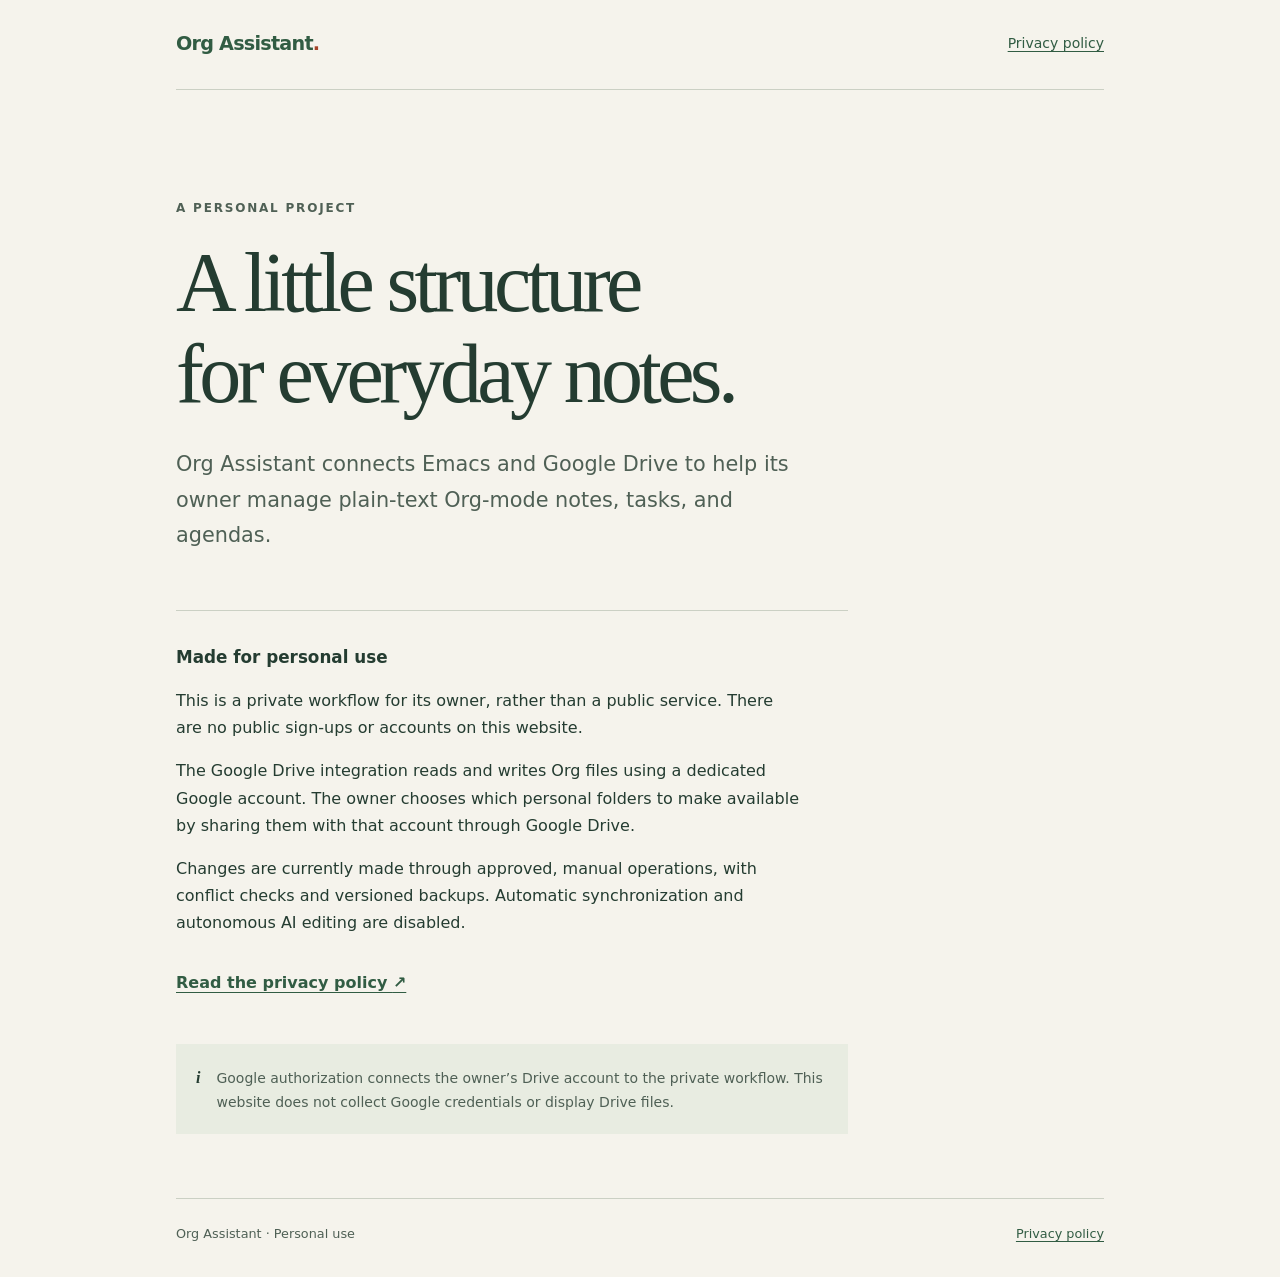
==== index.html @ f22def4e "Add index.html for personal Org Assistant website" ====
<!doctype html>
<html lang="en">
<head>
  <meta charset="utf-8">
  <meta name="viewport" content="width=device-width, initial-scale=1">
  <meta name="description" content="Org Assistant is a personal project for managing Org-mode notes and tasks with Emacs and Google Drive.">
  <title>Org Assistant — a personal project</title>
  <link rel="stylesheet" href="style.css">
</head>
<body>
  <a class="skip" href="#main">Skip to content</a>
  <header class="site-header">
    <a class="wordmark" href="./" aria-current="page">Org Assistant<span aria-hidden="true">.</span></a>
    <nav aria-label="Main navigation"><a href="privacy.html">Privacy policy</a></nav>
  </header>
  <main id="main">
    <p class="eyebrow">A personal project</p>
    <h1>A little structure<br>for everyday notes.</h1>
    <p class="intro">Org Assistant connects Emacs and Google Drive to help its owner
      manage plain-text Org-mode notes, tasks, and agendas.</p>
    <section class="details" aria-labelledby="about">
      <h2 id="about">Made for personal use</h2>
      <p>This is a private workflow for its owner, rather than a public service.
        There are no public sign-ups or accounts on this website.</p>
      <p>The Google Drive integration reads and writes Org files using a dedicated
        Google account. The owner chooses which personal folders to make available
        by sharing them with that account through Google Drive.</p>
      <p>Changes are currently made through approved, manual operations, with
        conflict checks and versioned backups. Automatic synchronization and
        autonomous AI editing are disabled.</p>
      <a class="text-link" href="privacy.html">Read the privacy policy <span aria-hidden="true">↗</span></a>
    </section>
    <aside class="note" aria-label="Authorization information">
      <span class="note-mark" aria-hidden="true">i</span>
      <p>Google authorization connects the owner’s Drive account to the private
        workflow. This website does not collect Google credentials or display
        Drive files.</p>
    </aside>
  </main>
  <footer>
    <p>Org Assistant · Personal use</p>
    <a href="privacy.html">Privacy policy</a>
  </footer>
</body>
</html>
---- style.css ----
:root {
  color-scheme: light;
  --paper: #f5f3ec;
  --ink: #243c31;
  --muted: #4f6055;
  --line: #cbd0c4;
  --accent: #315c43;
}
* { box-sizing: border-box; }
body {
  margin: 0;
  background: var(--paper);
  color: var(--ink);
  font-family: system-ui, -apple-system, BlinkMacSystemFont, "Segoe UI", sans-serif;
  font-size: 1rem;
  line-height: 1.7;
}
a { color: var(--accent); text-underline-offset: .22em; }
a:hover { text-decoration-thickness: 2px; }
a:focus-visible { outline: 3px solid var(--accent); outline-offset: 5px; }
.skip { position: absolute; top: -6rem; left: 1rem; background: white; padding: .5rem; }
.skip:focus { top: 1rem; }
.site-header, main, footer { width: min(100% - 3rem, 58rem); margin-inline: auto; }
.site-header {
  padding-block: 1.75rem;
  display: flex;
  align-items: center;
  justify-content: space-between;
  gap: 1rem;
  border-bottom: 1px solid var(--line);
}
.wordmark { font-weight: 700; letter-spacing: -.04em; font-size: 1.2rem; text-decoration: none; }
.wordmark span { color: #a44328; }
nav { font-size: .875rem; }
main { padding-block: clamp(3.5rem, 8vw, 6rem) 4rem; }
.eyebrow { text-transform: uppercase; font-size: .75rem; letter-spacing: .15em; font-weight: 650; color: var(--muted); }
h1 {
  font-family: Georgia, "Times New Roman", serif;
  font-size: clamp(2.75rem, 7vw, 5.25rem);
  font-weight: 400;
  line-height: 1.08;
  letter-spacing: -.055em;
  margin: 1.25rem 0 1.75rem;
}
.intro { max-width: 39rem; font-size: clamp(1.1rem, 2.5vw, 1.3rem); color: var(--muted); }
h2 { font-size: 1.05rem; font-weight: 650; margin: 0 0 .75rem; }
.details { margin-top: 3.5rem; padding-top: 2rem; border-top: 1px solid var(--line); max-width: 42rem; }
.details p { max-width: 39rem; }
.text-link { display: inline-block; margin-top: 1rem; font-weight: 600; }
.note { display: flex; align-items: baseline; gap: 1rem; max-width: 42rem; padding: 1.25rem; margin-top: 3rem; background: #e8ece1; }
.note p { margin: 0; font-size: .875rem; color: var(--muted); }
.note-mark { flex-shrink: 0; font-family: Georgia, serif; font-style: italic; font-weight: bold; }
.policy { max-width: 42rem; }
.policy h1 { font-size: clamp(2.75rem, 7vw, 4.5rem); }
.policy section { margin-top: 2rem; }
.policy section p { margin-top: 0; color: var(--muted); }
footer { padding-block: 1.5rem 2rem; border-top: 1px solid var(--line); display: flex; justify-content: space-between; flex-wrap: wrap; gap: .75rem; font-size: .8rem; color: var(--muted); }
footer p { margin: 0; }
@media (max-width: 420px) {
  .site-header, main, footer { width: calc(100% - 2rem); }
  .site-header { align-items: baseline; }
  nav { font-size: .8rem; }
}
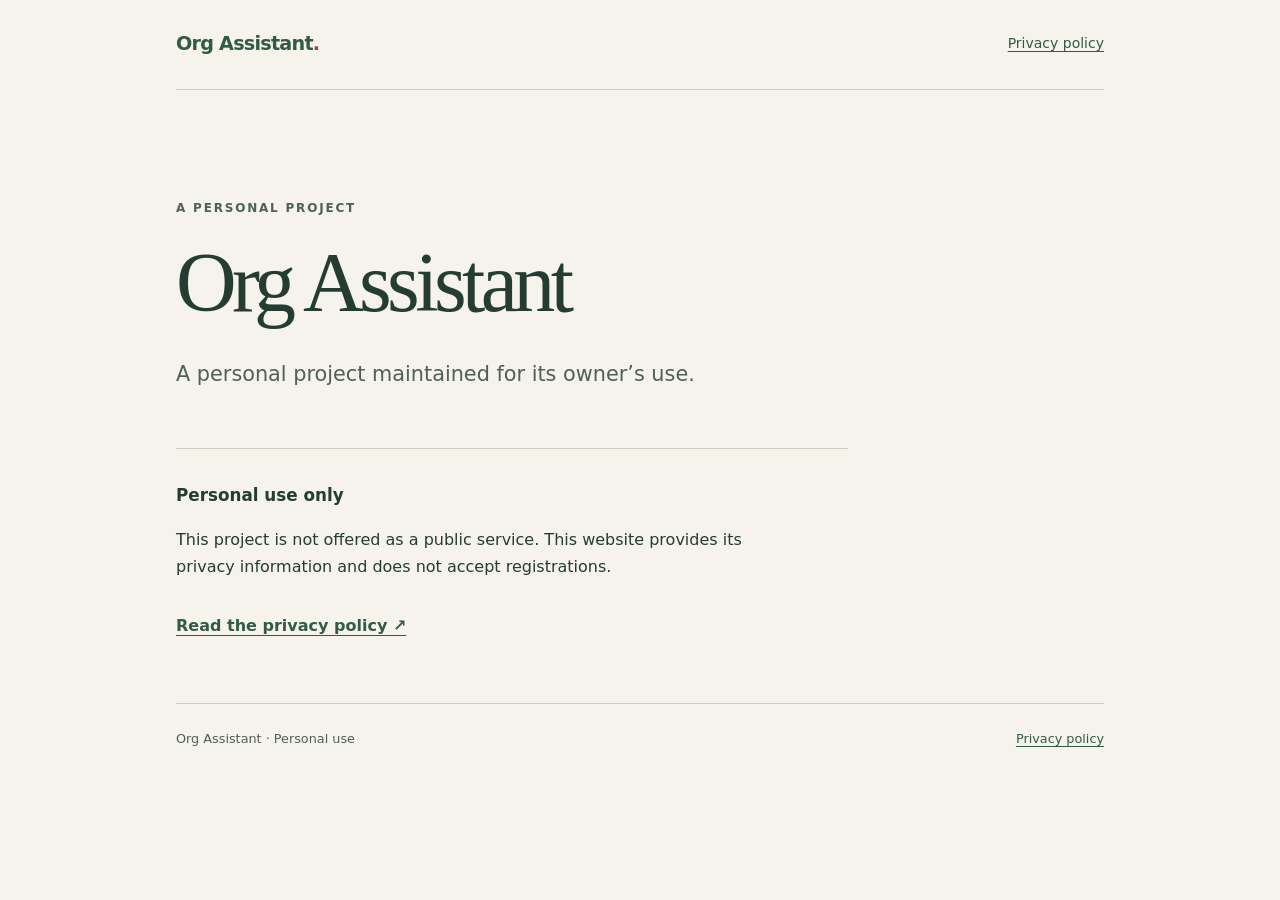
==== commit 001a34de: "Keep index.html minimal and focused on personal use" ====
--- a/index.html
+++ b/index.html
@@ -3,7 +3,7 @@
 <head>
   <meta charset="utf-8">
   <meta name="viewport" content="width=device-width, initial-scale=1">
-  <meta name="description" content="Org Assistant is a personal project for managing Org-mode notes and tasks with Emacs and Google Drive.">
+  <meta name="description" content="Org Assistant is a personal project maintained for its owner's use.">
   <title>Org Assistant — a personal project</title>
   <link rel="stylesheet" href="style.css">
 </head>
@@ -15,27 +15,14 @@
   </header>
   <main id="main">
     <p class="eyebrow">A personal project</p>
-    <h1>A little structure<br>for everyday notes.</h1>
-    <p class="intro">Org Assistant connects Emacs and Google Drive to help its owner
-      manage plain-text Org-mode notes, tasks, and agendas.</p>
+    <h1>Org Assistant</h1>
+    <p class="intro">A personal project maintained for its owner’s use.</p>
     <section class="details" aria-labelledby="about">
-      <h2 id="about">Made for personal use</h2>
-      <p>This is a private workflow for its owner, rather than a public service.
-        There are no public sign-ups or accounts on this website.</p>
-      <p>The Google Drive integration reads and writes Org files using a dedicated
-        Google account. The owner chooses which personal folders to make available
-        by sharing them with that account through Google Drive.</p>
-      <p>Changes are currently made through approved, manual operations, with
-        conflict checks and versioned backups. Automatic synchronization and
-        autonomous AI editing are disabled.</p>
+      <h2 id="about">Personal use only</h2>
+      <p>This project is not offered as a public service. This website provides
+        its privacy information and does not accept registrations.</p>
       <a class="text-link" href="privacy.html">Read the privacy policy <span aria-hidden="true">↗</span></a>
     </section>
-    <aside class="note" aria-label="Authorization information">
-      <span class="note-mark" aria-hidden="true">i</span>
-      <p>Google authorization connects the owner’s Drive account to the private
-        workflow. This website does not collect Google credentials or display
-        Drive files.</p>
-    </aside>
   </main>
   <footer>
     <p>Org Assistant · Personal use</p>
